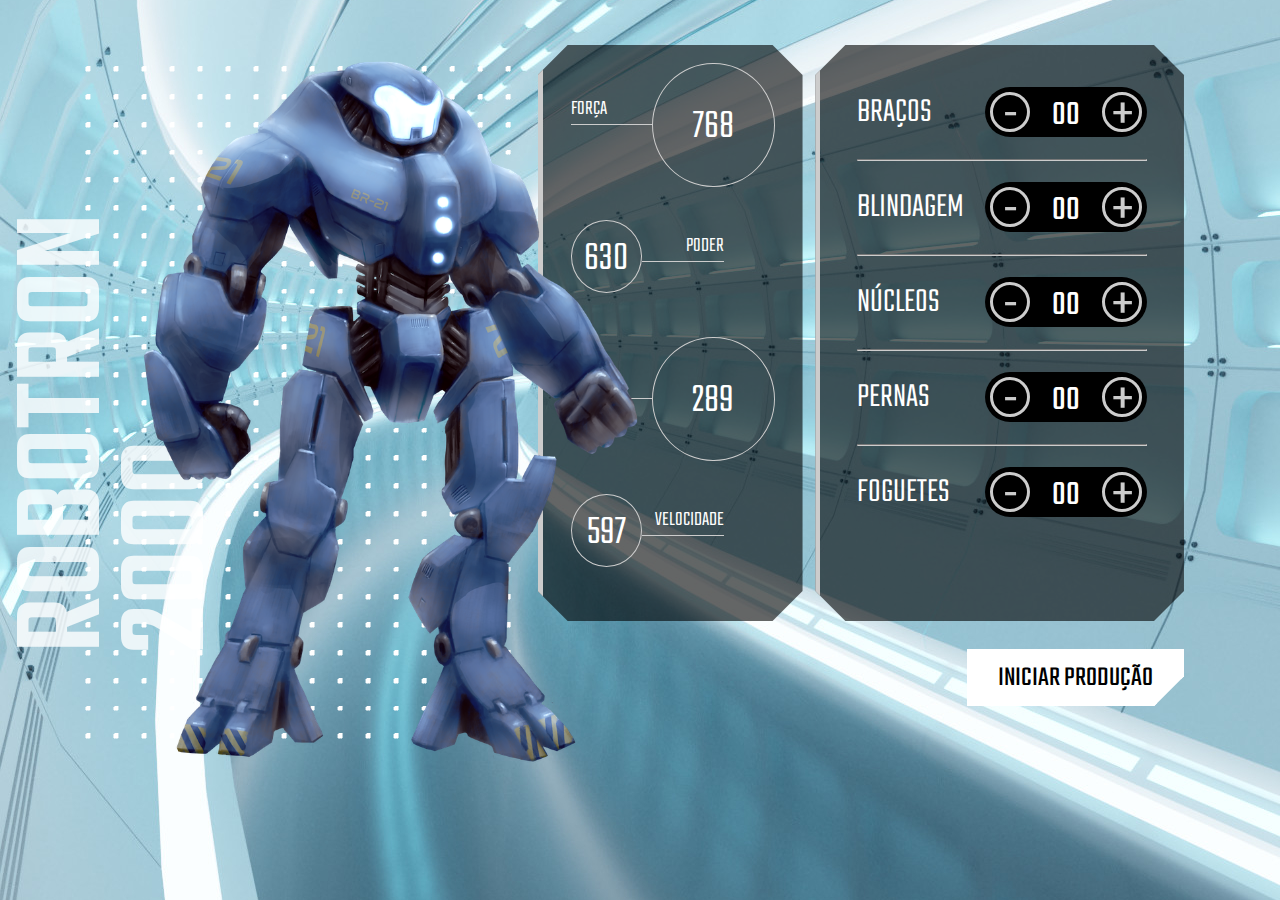
==== index.html @ 67ca4328 "update" ====
<!DOCTYPE html>
<html lang="en">
<head>
    <meta charset="UTF-8">
    <meta http-equiv="X-UA-Compatible" content="IE=edge">
    <meta name="viewport" content="width=device-width, initial-scale=1.0">
    <link rel="shortcut icon" type="image/jpg" href="img/favicon.ico"/>
    <title>Robotron 2000</title>

    <link rel="stylesheet" href="css/style.css">
    <link rel="preconnect" href="https://fonts.googleapis.com">
    <link rel="preconnect" href="https://fonts.gstatic.com" crossorigin>
    <link href="https://fonts.googleapis.com/css2?family=Teko:wght@300;500&display=swap" rel="stylesheet"> 
</head>
<body>
    <main>
        <section class="robotron">
            <img class="robo" src="img/robotron.png" alt="Robotron">
            <figcaption class="titulo">ROBOTRON <br>2000</figcaption>
        </section>

        <section class="box estatisticas">
            <div class="estatistica">
                <p class="estatistica-titulo">Força</p>
                <div class="estatistica-valor">
                    <p class="estatistica-numero">768</p>
                </div>
            </div>
            <div class="estatistica">
                <p class="estatistica-titulo">Poder</p>
                <div class="estatistica-valor">
                    <p class="estatistica-numero">630</p>
                </div>
            </div>
            <div class="estatistica">
                <p class="estatistica-titulo">Energia</p>
                <div class="estatistica-valor">
                    <p class="estatistica-numero">289</p>
                </div>
            </div>
            <div class="estatistica">
                <p class="estatistica-titulo">Velocidade</p>
                <div class="estatistica-valor">
                    <p class="estatistica-numero">597</p>
                </div>
            </div>
        </section>

        <section class="equipamentos">
            <form action="" class="montador">
                <div class="box montador-conteudo">
                    <div class="peca">
                        <label for="" class="peca-titulo">Braços</label>
                        <div class="controle">
                            <buttom class="controle-ajuste">-</buttom>
                            <input type="text" class="controle-contador" value="00">
                            <buttom class="controle-ajuste">+</buttom>
                        </div>
                    </div>
                    <hr class="linha">
                    <div class="peca">
                        <label for="" class="peca-titulo">Blindagem</label>
                        <div class="controle">
                            <buttom class="controle-ajuste">-</buttom>
                            <input type="text" class="controle-contador" value="00">
                            <buttom class="controle-ajuste">+</buttom>
                        </div>
                    </div>
                    <hr class="linha">
                    <div class="peca">
                        <label for="" class="peca-titulo">Núcleos</label>
                        <div class="controle">
                            <buttom class="controle-ajuste">-</buttom>
                            <input type="text" class="controle-contador" value="00">
                            <buttom class="controle-ajuste">+</buttom>
                        </div>
                    </div>
                    <hr class="linha">
                    <div class="peca">
                        <label for="" class="peca-titulo">Pernas</label>
                        <div class="controle">
                            <buttom class="controle-ajuste">-</buttom>
                            <input type="text" class="controle-contador" value="00">
                            <buttom class="controle-ajuste">+</buttom>
                        </div>
                    </div>
                    <hr class="linha">
                    <div class="peca">
                        <label for="" class="peca-titulo">Foguetes</label>
                        <div class="controle">
                            <buttom class="controle-ajuste">-</buttom>
                            <input type="text" class="controle-contador" value="00">
                            <buttom class="controle-ajuste">+</buttom>
                        </div>
                    </div>
                </div>
                <input type="submit" value="Iniciar produção" class="producao" id="producao">
            </form>
        </section>
    </main>
</body>
</html>
---- css/style.css ----
:root {
    --main-cinza: #CCCCCC;
    --main-branco: #FFFFFF;
    --main-preto: #000000;
}

* {
    box-sizing: border-box;
}

body {
    background: url(../img/fundo.jpg);
    background-position: center center;
    background-size: cover cover;
    padding: 0;
    margin: 0;
    font-weight: 300;
}

body, input {
    font-family: 'Teko', sans-serif;
}

main {
    width: 80vw;
    height: 80vh;
    margin: 10vh 8vw 10vh 12vw;
    display: flex;
    gap: 1vw;
}

.robotron {
    background: url(../img/estrutura.png) no-repeat;
    background-position: center center;
    margin: 0;
    flex-basis: 40%;
    position: relative;
}

.robo {
    height: 110%;
    z-index: 1;
    position: absolute;
    left: -20%;
    top: -5%;
}

.titulo {
    transform: rotate(180deg);
    font-weight: 500;
    font-size: 130px;
    position: absolute;
    bottom: 7rem;
    left: -3rem;
    line-height: 0.8;
    writing-mode: vertical-rl;
    text-orientation: mixed;
    color: rgba(255,255,255,0.8)
}

.box {
    background: rgba(0,0,0,0.6);
    clip-path: polygon(calc(100% - 30px) 0, 100% 30px, 100% calc(100% - 30px), calc(100% - 30px) 100%, 30px 100%, 0 calc(100% - 30px), 0 30px, 30px 0);
    border-left: 5px solid var(--main-cinza);
    height: 80%;
}

/****************************** Equipamentos *****/

.equipamentos {
    flex-basis: 32%;
}

.montador {
    height: 100%;;
}

.montador-conteudo {
    padding: 2em 10%;
}

.peca {
    padding: 1em 0;
}

.peca-titulo {
    color: var(--main-branco);
    text-transform: uppercase;
    font-size: 2.5em;
}

.controle {
    background: var(--main-preto);
    border-radius: 25px;
    float: right;
    display: inline-flex;
    padding: 5px;
    align-items: center;
    align-self: flex-end;
}

.controle-contador {
    width: 40px;
    height: 35px;
    background: none;
    border: 0;
    margin: 0 1rem;
    color: var(--main-branco);
    text-align: center;
    font-size: 2.5em;
    display: inline-flex;
    align-items: center;
    padding-top: 8px;
}

.controle-ajuste {
    display: inline-block;
    width: 40px;
    height: 40px;
    line-height: 44px;
    border-radius: 50%;
    color: var(--main-cinza);
    font-size: 4em;
    background: var(--main-preto);
    text-align: center;
    border: 3px solid var(--main-cinza);
    cursor: pointer;
}

.linha {
    border-color: var(--main-cinza);
}

.producao {
    margin-top: 1em;
    font-size: 2em;
    text-transform: uppercase;
    padding: 0.2em 1em;
    float: right;
    border: 3px solid var(--main-branco);
    background: var(--main-branco);
    clip-path: polygon(100% 0, 100% calc(100% - 30px), calc(100% - 30px) 100%, 0 100%, 0 0);
    cursor: pointer;
}

.producao:hover {
    background: var(--main-preto);
    color: var(--main-branco)
}



/****************************** Estatísticas *****/
.estatisticas {
    flex-basis: 23%;
    padding: 2em 2em 0;
}

.estatistica {
    color: var(--main-branco);
    display: flex;
    align-items: flex-start;
    height: 25%;
}

.estatistica-titulo {
    font-size: 1.5em;
    border-bottom: 1px solid var(--main-cinza);
    flex-basis: 40%;
    text-transform: uppercase;
    order: 1
}

.estatistica-valor {
    flex-basis: 60%;
    position: relative;
    margin: 10px 0 0;
    order: 2;
    margin: -10px 0 0;
}

.estatistica-valor::after {
    content: "";
    display: block;
    padding-bottom: 100%;
    border: 1px solid var(--main-cinza);
    border-radius: 50%;
}

.estatistica-numero {
    position: absolute;
    top: 50%;
    transform: translateY(-46%);
    width: 100%;
    line-height: 100%;
    text-align: center;
    font-size: 3em;
    margin: 0;
}

.estatistica:nth-child(2n) .estatistica-titulo {
    order: 2;
    text-align: right;
}

.estatistica:nth-child(2n) .estatistica-valor {
    order: 1;
    flex-basis: 35%;
    margin: 10px 0 0;
}

@media screen and (max-width: 1600px) {
    body { 
        font-size: 14px;
    }
    main {
        width: 90vw;
        height: 80vh;
        margin: 5vh auto;
    }
}

@media screen and (max-width: 1200px) {
    body { 
        font-size: 13px;
    }

    main {
        width: 96vw;
        height: 80vh;
        margin: 10vh auto;
    }
}
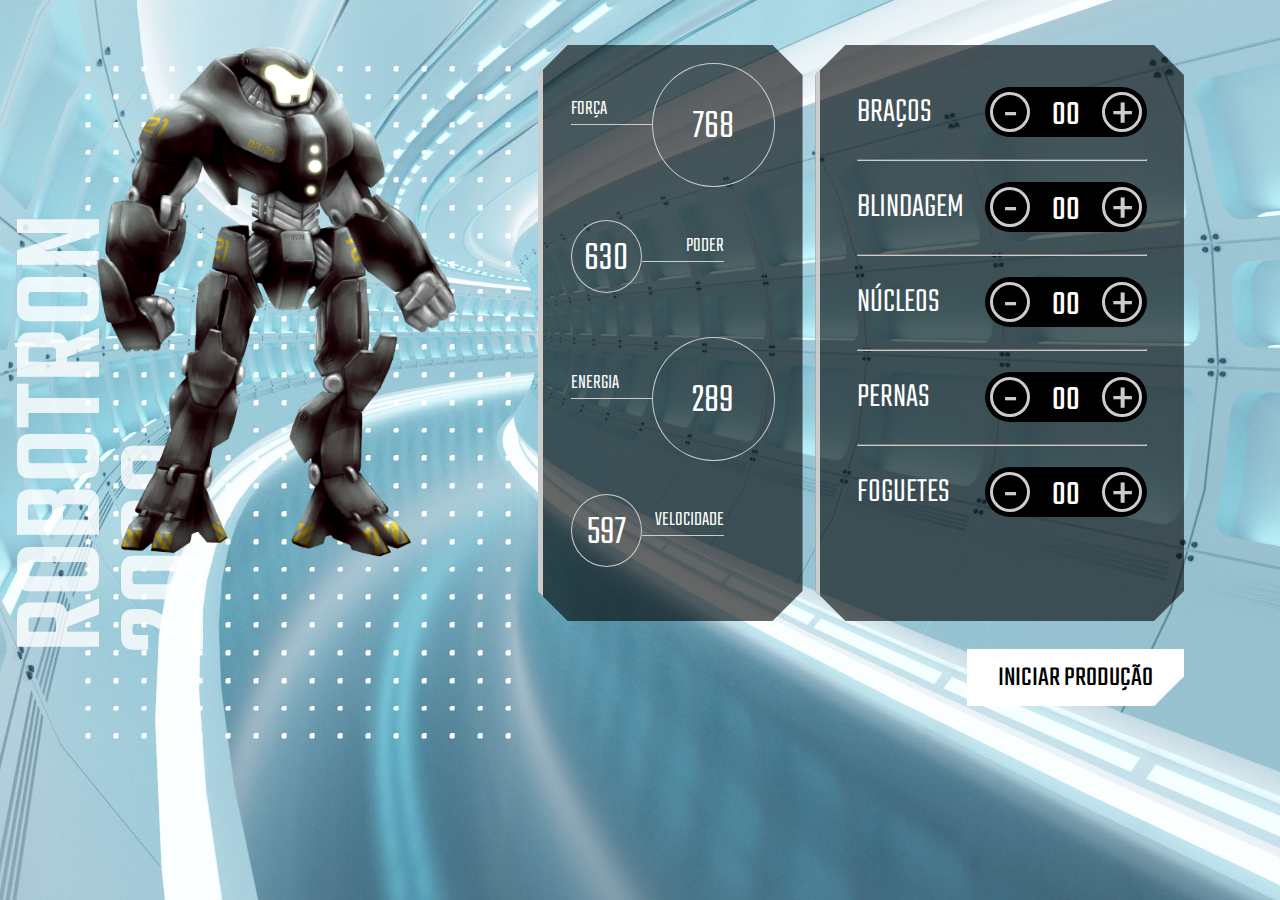
==== commit 93a5ab32: "update" ====
--- a/index.html
+++ b/index.html
@@ -98,5 +98,7 @@
             </form>
         </section>
     </main>
+
+    <script src="main.js"></script>
 </body>
 </html>--- a/css/style.css
+++ b/css/style.css
@@ -38,7 +38,7 @@
 }
 
 .robo {
-    height: 110%;
+    height: 80%;
     z-index: 1;
     position: absolute;
     left: -20%;
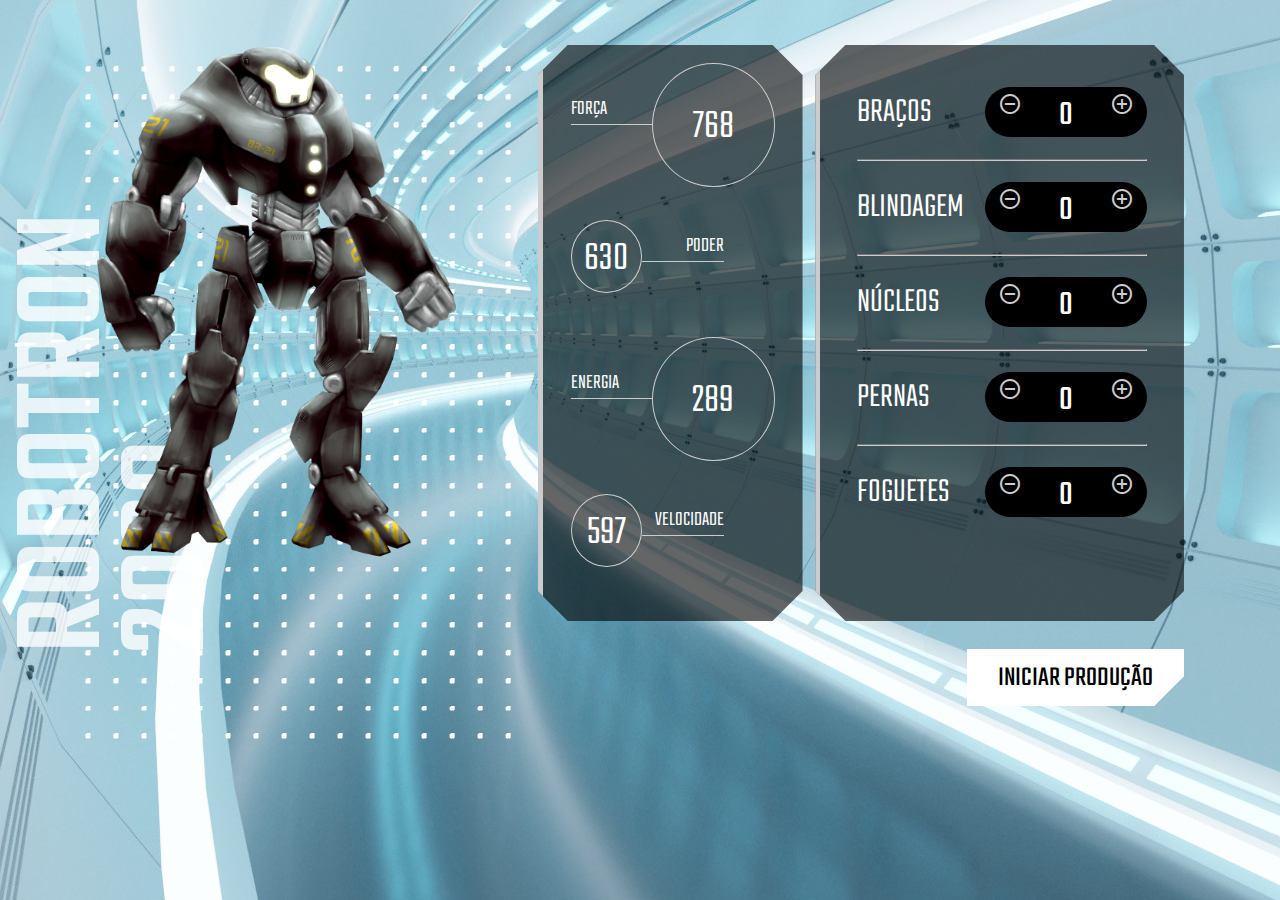
==== commit 1531f496: "updates" ====
--- a/index.html
+++ b/index.html
@@ -10,94 +10,95 @@
     <link rel="stylesheet" href="css/style.css">
     <link rel="preconnect" href="https://fonts.googleapis.com">
     <link rel="preconnect" href="https://fonts.gstatic.com" crossorigin>
+    <link href="https://fonts.googleapis.com/icon?family=Material+Icons" rel="stylesheet">
     <link href="https://fonts.googleapis.com/css2?family=Teko:wght@300;500&display=swap" rel="stylesheet"> 
 </head>
 <body>
-    <main>
-        <section class="robotron">
-            <img class="robo" src="img/robotron.png" alt="Robotron">
-            <figcaption class="titulo">ROBOTRON <br>2000</figcaption>
-        </section>
+<main>
+    <section class="robotron">
+        <img class="robo" src="img/robotron.png" alt="Robotron">
+        <figcaption class="titulo">ROBOTRON <br>2000</figcaption>
+    </section>
 
-        <section class="box estatisticas">
-            <div class="estatistica">
-                <p class="estatistica-titulo">Força</p>
-                <div class="estatistica-valor">
-                    <p class="estatistica-numero">768</p>
+    <section class="box estatisticas">
+        <div class="estatistica">
+            <p class="estatistica-titulo">Força</p>
+            <div class="estatistica-valor">
+                <p class="estatistica-numero">768</p>
+            </div>
+        </div>
+        <div class="estatistica">
+            <p class="estatistica-titulo">Poder</p>
+            <div class="estatistica-valor">
+                <p class="estatistica-numero">630</p>
+            </div>
+        </div>
+        <div class="estatistica">
+            <p class="estatistica-titulo">Energia</p>
+            <div class="estatistica-valor">
+                <p class="estatistica-numero">289</p>
+            </div>
+        </div>
+        <div class="estatistica">
+            <p class="estatistica-titulo">Velocidade</p>
+            <div class="estatistica-valor">
+                <p class="estatistica-numero">597</p>
+            </div>
+        </div>
+    </section>
+
+    <section class="equipamentos">
+        <form action="" class="montador">
+            <div class="box montador-conteudo">
+                <div class="peca">
+                    <label for="" class="peca-titulo">Braços</label>
+                    <div class="controle">
+                        <buttom class="controle-ajuste" data-controle="-"><i class="material-icons">remove_circle_outline</i></buttom>
+                        <input type="text" class="controle-contador" value="0" id="braco">
+                        <buttom class="controle-ajuste" data-controle="+"><i class="material-icons">add_circle_outline</i></buttom>
+                    </div>
+                </div>
+                <hr class="linha">
+                <div class="peca">
+                    <label for="" class="peca-titulo">Blindagem</label>
+                    <div class="controle">
+                        <buttom class="controle-ajuste" data-controle="-"><i class="material-icons">remove_circle_outline</i></buttom>
+                        <input type="text" class="controle-contador" value="0">
+                        <buttom class="controle-ajuste" data-controle="+"><i class="material-icons">add_circle_outline</i></buttom>
+                    </div>
+                </div>
+                <hr class="linha">
+                <div class="peca">
+                    <label for="" class="peca-titulo">Núcleos</label>
+                    <div class="controle">
+                        <buttom class="controle-ajuste" data-controle="-"><i class="material-icons">remove_circle_outline</i></buttom>
+                        <input type="text" class="controle-contador" value="0">
+                        <buttom class="controle-ajuste" data-controle="+"><i class="material-icons">add_circle_outline</i></buttom>
+                    </div>
+                </div>
+                <hr class="linha">
+                <div class="peca">
+                    <label for="" class="peca-titulo">Pernas</label>
+                    <div class="controle">
+                        <buttom class="controle-ajuste" data-controle="-"><i class="material-icons">remove_circle_outline</i></buttom>
+                        <input type="text" class="controle-contador" value="0">
+                        <buttom class="controle-ajuste" data-controle="+"><i class="material-icons">add_circle_outline</i></buttom>
+                    </div>
+                </div>
+                <hr class="linha">
+                <div class="peca">
+                    <label for="" class="peca-titulo">Foguetes</label>
+                    <div class="controle">
+                        <buttom class="controle-ajuste" data-controle="-"><i class="material-icons">remove_circle_outline</i></buttom>
+                        <input type="text" class="controle-contador" value="0">
+                        <buttom class="controle-ajuste" data-controle="+"><i class="material-icons">add_circle_outline</i></buttom>
+                    </div>
                 </div>
             </div>
-            <div class="estatistica">
-                <p class="estatistica-titulo">Poder</p>
-                <div class="estatistica-valor">
-                    <p class="estatistica-numero">630</p>
-                </div>
-            </div>
-            <div class="estatistica">
-                <p class="estatistica-titulo">Energia</p>
-                <div class="estatistica-valor">
-                    <p class="estatistica-numero">289</p>
-                </div>
-            </div>
-            <div class="estatistica">
-                <p class="estatistica-titulo">Velocidade</p>
-                <div class="estatistica-valor">
-                    <p class="estatistica-numero">597</p>
-                </div>
-            </div>
-        </section>
-
-        <section class="equipamentos">
-            <form action="" class="montador">
-                <div class="box montador-conteudo">
-                    <div class="peca">
-                        <label for="" class="peca-titulo">Braços</label>
-                        <div class="controle">
-                            <buttom class="controle-ajuste">-</buttom>
-                            <input type="text" class="controle-contador" value="00">
-                            <buttom class="controle-ajuste">+</buttom>
-                        </div>
-                    </div>
-                    <hr class="linha">
-                    <div class="peca">
-                        <label for="" class="peca-titulo">Blindagem</label>
-                        <div class="controle">
-                            <buttom class="controle-ajuste">-</buttom>
-                            <input type="text" class="controle-contador" value="00">
-                            <buttom class="controle-ajuste">+</buttom>
-                        </div>
-                    </div>
-                    <hr class="linha">
-                    <div class="peca">
-                        <label for="" class="peca-titulo">Núcleos</label>
-                        <div class="controle">
-                            <buttom class="controle-ajuste">-</buttom>
-                            <input type="text" class="controle-contador" value="00">
-                            <buttom class="controle-ajuste">+</buttom>
-                        </div>
-                    </div>
-                    <hr class="linha">
-                    <div class="peca">
-                        <label for="" class="peca-titulo">Pernas</label>
-                        <div class="controle">
-                            <buttom class="controle-ajuste">-</buttom>
-                            <input type="text" class="controle-contador" value="00">
-                            <buttom class="controle-ajuste">+</buttom>
-                        </div>
-                    </div>
-                    <hr class="linha">
-                    <div class="peca">
-                        <label for="" class="peca-titulo">Foguetes</label>
-                        <div class="controle">
-                            <buttom class="controle-ajuste">-</buttom>
-                            <input type="text" class="controle-contador" value="00">
-                            <buttom class="controle-ajuste">+</buttom>
-                        </div>
-                    </div>
-                </div>
-                <input type="submit" value="Iniciar produção" class="producao" id="producao">
-            </form>
-        </section>
-    </main>
+            <input type="submit" value="Iniciar produção" class="producao" id="producao">
+        </form>
+    </section>
+</main>
 
     <script src="main.js"></script>
 </body>
--- a/css/style.css
+++ b/css/style.css
@@ -114,17 +114,16 @@
 }
 
 .controle-ajuste {
-    display: inline-block;
     width: 40px;
     height: 40px;
-    line-height: 44px;
     border-radius: 50%;
     color: var(--main-cinza);
-    font-size: 4em;
-    background: var(--main-preto);
     text-align: center;
-    border: 3px solid var(--main-cinza);
     cursor: pointer;
+}
+
+.material-icons {
+    
 }
 
 .linha {
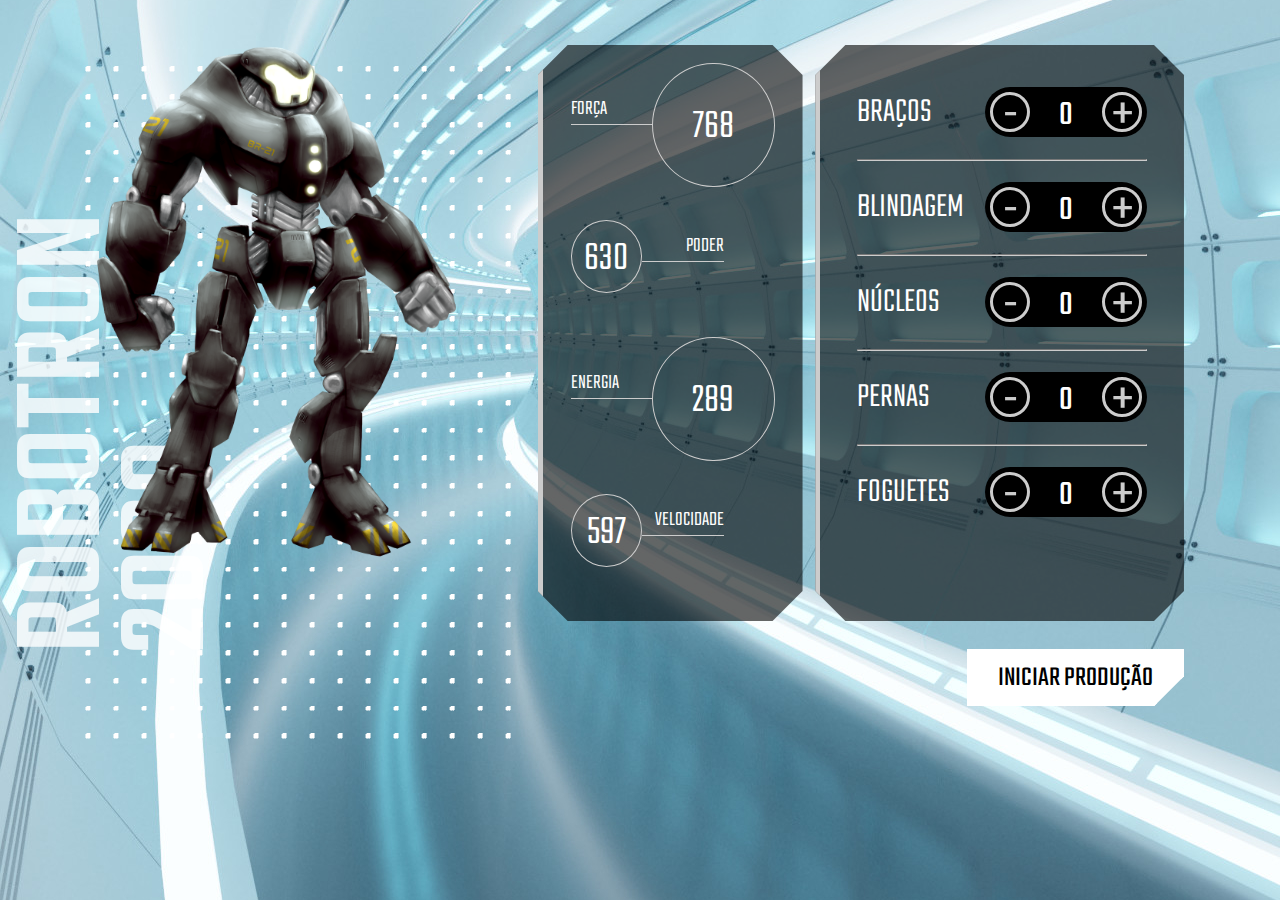
==== commit 3892b51e: "updates" ====
--- a/index.html
+++ b/index.html
@@ -53,45 +53,45 @@
                 <div class="peca">
                     <label for="" class="peca-titulo">Braços</label>
                     <div class="controle">
-                        <buttom class="controle-ajuste" data-controle="-"><i class="material-icons">remove_circle_outline</i></buttom>
-                        <input type="text" class="controle-contador" value="0" id="braco">
-                        <buttom class="controle-ajuste" data-controle="+"><i class="material-icons">add_circle_outline</i></buttom>
+                        <buttom class="controle-ajuste" data-controle="-">-</buttom>
+                        <input type="text" class="controle-contador" value="0" data-contador>
+                        <buttom class="controle-ajuste" data-controle="+">+</buttom>
                     </div>
                 </div>
                 <hr class="linha">
                 <div class="peca">
                     <label for="" class="peca-titulo">Blindagem</label>
                     <div class="controle">
-                        <buttom class="controle-ajuste" data-controle="-"><i class="material-icons">remove_circle_outline</i></buttom>
-                        <input type="text" class="controle-contador" value="0">
-                        <buttom class="controle-ajuste" data-controle="+"><i class="material-icons">add_circle_outline</i></buttom>
+                        <buttom class="controle-ajuste" data-controle="-">-</buttom>
+                        <input type="text" class="controle-contador" value="0" data-contador>
+                        <buttom class="controle-ajuste" data-controle="+">+</buttom>
                     </div>
                 </div>
                 <hr class="linha">
                 <div class="peca">
                     <label for="" class="peca-titulo">Núcleos</label>
                     <div class="controle">
-                        <buttom class="controle-ajuste" data-controle="-"><i class="material-icons">remove_circle_outline</i></buttom>
-                        <input type="text" class="controle-contador" value="0">
-                        <buttom class="controle-ajuste" data-controle="+"><i class="material-icons">add_circle_outline</i></buttom>
+                        <buttom class="controle-ajuste" data-controle="-">-</buttom>
+                        <input type="text" class="controle-contador" value="0" data-contador>
+                        <buttom class="controle-ajuste" data-controle="+">+</buttom>
                     </div>
                 </div>
                 <hr class="linha">
                 <div class="peca">
                     <label for="" class="peca-titulo">Pernas</label>
                     <div class="controle">
-                        <buttom class="controle-ajuste" data-controle="-"><i class="material-icons">remove_circle_outline</i></buttom>
-                        <input type="text" class="controle-contador" value="0">
-                        <buttom class="controle-ajuste" data-controle="+"><i class="material-icons">add_circle_outline</i></buttom>
+                        <buttom class="controle-ajuste" data-controle="-">-</buttom>
+                        <input type="text" class="controle-contador" value="0" data-contador>
+                        <buttom class="controle-ajuste" data-controle="+">+</buttom>
                     </div>
                 </div>
                 <hr class="linha">
                 <div class="peca">
                     <label for="" class="peca-titulo">Foguetes</label>
                     <div class="controle">
-                        <buttom class="controle-ajuste" data-controle="-"><i class="material-icons">remove_circle_outline</i></buttom>
-                        <input type="text" class="controle-contador" value="0">
-                        <buttom class="controle-ajuste" data-controle="+"><i class="material-icons">add_circle_outline</i></buttom>
+                        <buttom class="controle-ajuste" data-controle="-">-</buttom>
+                        <input type="text" class="controle-contador" value="0" data-contador>
+                        <buttom class="controle-ajuste" data-controle="+">+</buttom>
                     </div>
                 </div>
             </div>
--- a/css/style.css
+++ b/css/style.css
@@ -114,16 +114,16 @@
 }
 
 .controle-ajuste {
+    display: inline-block;
     width: 40px;
     height: 40px;
     border-radius: 50%;
     color: var(--main-cinza);
     text-align: center;
     cursor: pointer;
-}
-
-.material-icons {
-    
+    line-height: 44px;
+    border: 3px solid var(--main-cinza);
+    font-size: 4em;
 }
 
 .linha {
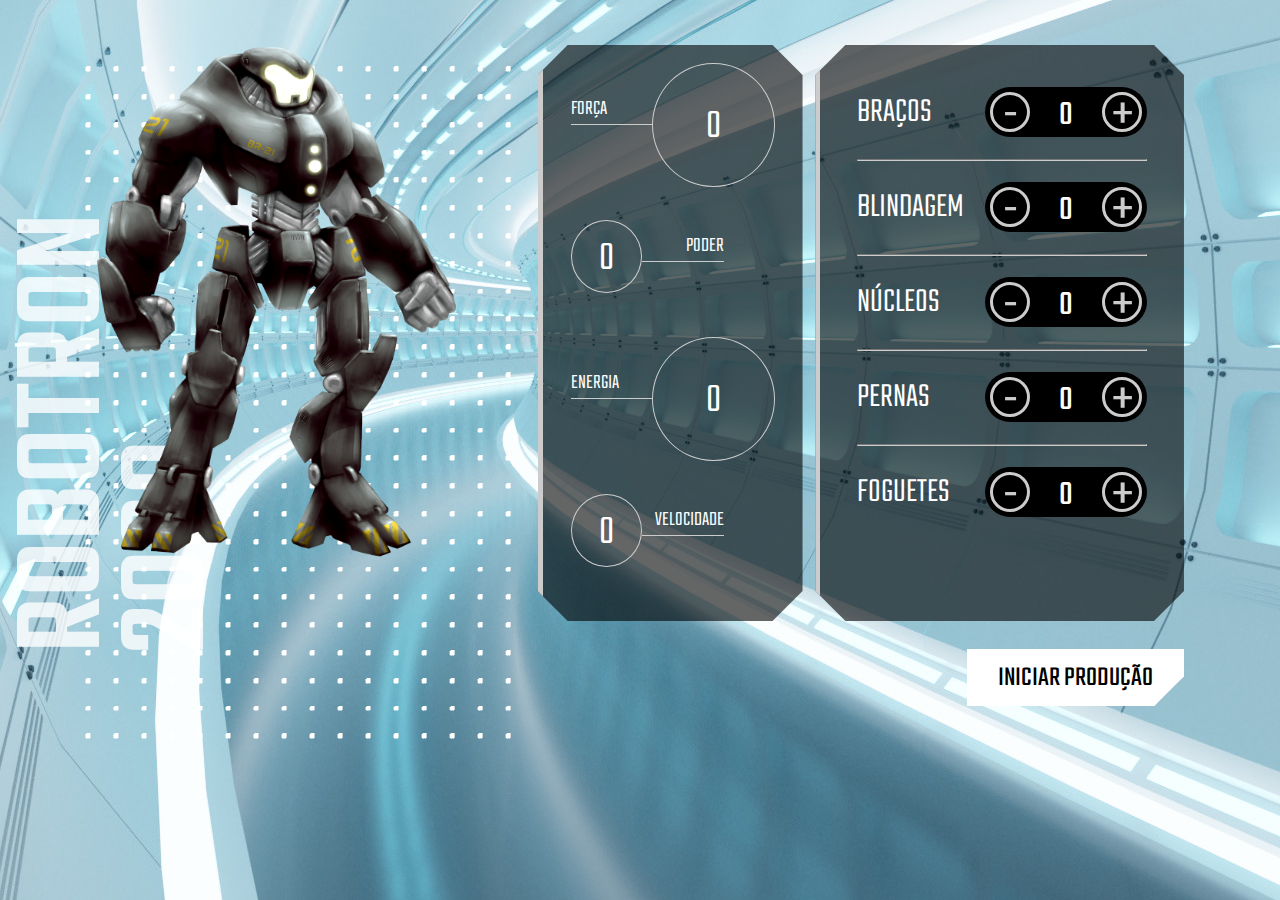
==== commit a9b29b5c: "update" ====
--- a/index.html
+++ b/index.html
@@ -24,25 +24,25 @@
         <div class="estatistica">
             <p class="estatistica-titulo">Força</p>
             <div class="estatistica-valor">
-                <p class="estatistica-numero">768</p>
+                <p class="estatistica-numero" data-estatistica="forca">0</p>
             </div>
         </div>
         <div class="estatistica">
             <p class="estatistica-titulo">Poder</p>
             <div class="estatistica-valor">
-                <p class="estatistica-numero">630</p>
+                <p class="estatistica-numero" data-estatistica="poder">0</p>
             </div>
         </div>
         <div class="estatistica">
             <p class="estatistica-titulo">Energia</p>
             <div class="estatistica-valor">
-                <p class="estatistica-numero">289</p>
+                <p class="estatistica-numero" data-estatistica="energia">0</p>
             </div>
         </div>
         <div class="estatistica">
             <p class="estatistica-titulo">Velocidade</p>
             <div class="estatistica-valor">
-                <p class="estatistica-numero">597</p>
+                <p class="estatistica-numero" data-estatistica="velocidade">0</p>
             </div>
         </div>
     </section>
@@ -53,45 +53,46 @@
                 <div class="peca">
                     <label for="" class="peca-titulo">Braços</label>
                     <div class="controle">
-                        <buttom class="controle-ajuste" data-controle="-">-</buttom>
+                        <buttom class="controle-ajuste" data-controle="-" data-peca="bracos">-</buttom>
+                        <!--target.dataset.controle no js é para dizer que o alvo do evento é o "data-controle", e não o - que tá indicado no button-->
                         <input type="text" class="controle-contador" value="0" data-contador>
-                        <buttom class="controle-ajuste" data-controle="+">+</buttom>
+                        <buttom class="controle-ajuste" data-controle="+" data-peca="bracos">+</buttom>
                     </div>
                 </div>
                 <hr class="linha">
                 <div class="peca">
                     <label for="" class="peca-titulo">Blindagem</label>
                     <div class="controle">
-                        <buttom class="controle-ajuste" data-controle="-">-</buttom>
+                        <buttom class="controle-ajuste" data-controle="-" data-peca="blindagem">-</buttom>
                         <input type="text" class="controle-contador" value="0" data-contador>
-                        <buttom class="controle-ajuste" data-controle="+">+</buttom>
+                        <buttom class="controle-ajuste" data-controle="+" data-peca="blindagem">+</buttom>
                     </div>
                 </div>
                 <hr class="linha">
                 <div class="peca">
                     <label for="" class="peca-titulo">Núcleos</label>
                     <div class="controle">
-                        <buttom class="controle-ajuste" data-controle="-">-</buttom>
+                        <buttom class="controle-ajuste" data-controle="-" data-peca="nucleos">-</buttom>
                         <input type="text" class="controle-contador" value="0" data-contador>
-                        <buttom class="controle-ajuste" data-controle="+">+</buttom>
+                        <buttom class="controle-ajuste" data-controle="+" data-peca="nucleos">+</buttom>
                     </div>
                 </div>
                 <hr class="linha">
                 <div class="peca">
                     <label for="" class="peca-titulo">Pernas</label>
                     <div class="controle">
-                        <buttom class="controle-ajuste" data-controle="-">-</buttom>
+                        <buttom class="controle-ajuste" data-controle="-" data-peca="pernas">-</buttom>
                         <input type="text" class="controle-contador" value="0" data-contador>
-                        <buttom class="controle-ajuste" data-controle="+">+</buttom>
+                        <buttom class="controle-ajuste" data-controle="+" data-peca="pernas">+</buttom>
                     </div>
                 </div>
                 <hr class="linha">
                 <div class="peca">
                     <label for="" class="peca-titulo">Foguetes</label>
                     <div class="controle">
-                        <buttom class="controle-ajuste" data-controle="-">-</buttom>
+                        <buttom class="controle-ajuste" data-controle="-" data-peca="foguetes">-</buttom>
                         <input type="text" class="controle-contador" value="0" data-contador>
-                        <buttom class="controle-ajuste" data-controle="+">+</buttom>
+                        <buttom class="controle-ajuste" data-controle="+" data-peca="foguetes">+</buttom>
                     </div>
                 </div>
             </div>
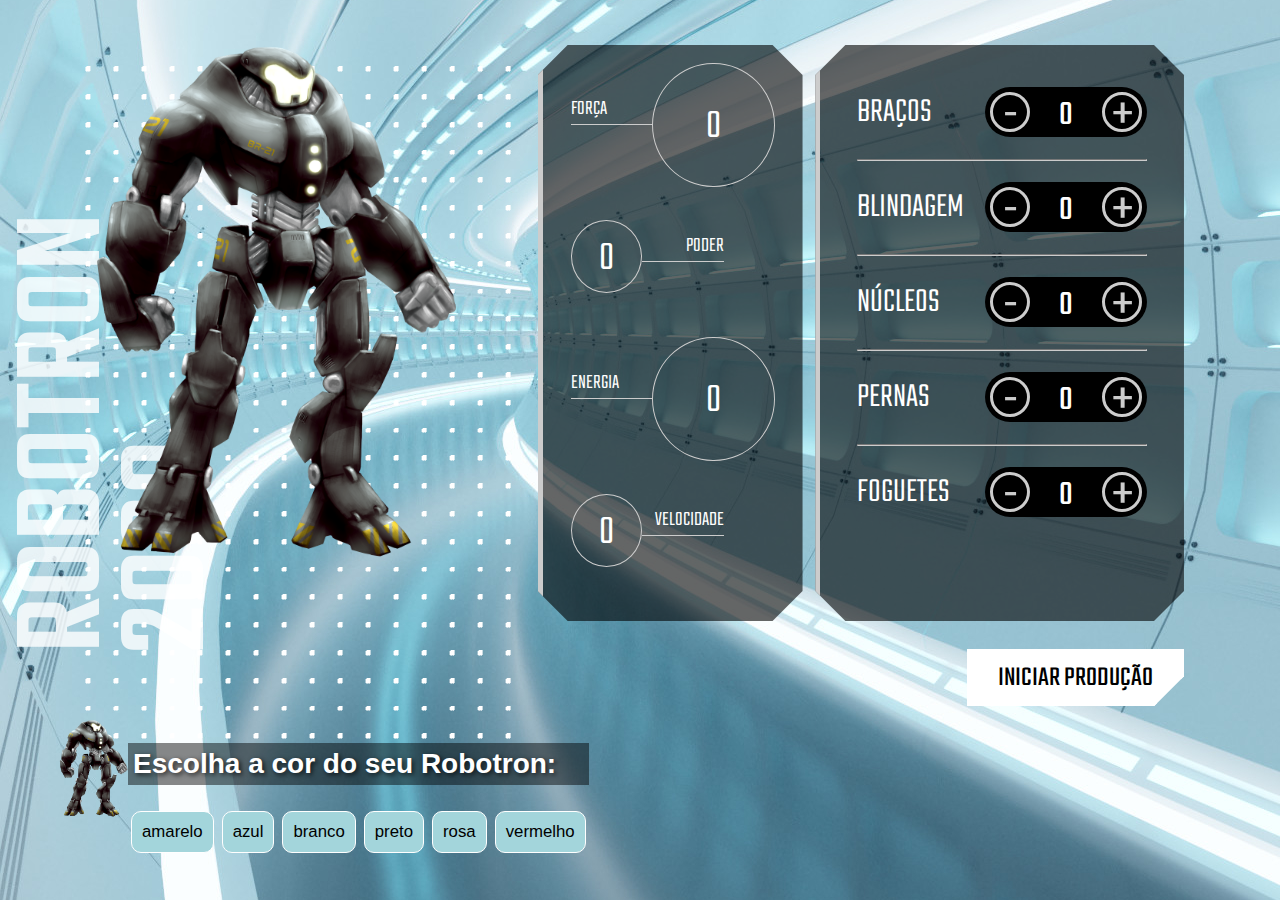
==== commit 7b21e85e: "update colors" ====
--- a/index.html
+++ b/index.html
@@ -15,9 +15,25 @@
 </head>
 <body>
 <main>
+
+
+
     <section class="robotron">
-        <img class="robo" src="img/robotron.png" alt="Robotron">
+        <img class="robo" src="cores/preto.png" alt="Robotron">
         <figcaption class="titulo">ROBOTRON <br>2000</figcaption>
+    </section>
+
+    <section class="cores">
+        <h2>Escolha a cor do seu Robotron:</h2>
+        <button class='alterar' data-alterar onclick="trocaImagem('amarelo')">amarelo</button>
+        <button class='alterar' data-alterar onclick="trocaImagem('azul')">azul</button>
+        <button class='alterar' data-alterar onclick="trocaImagem('branco')">branco</button>
+        <button class='alterar' data-alterar onclick="trocaImagem('preto')">preto</button>
+        <button class='alterar' data-alterar onclick="trocaImagem('rosa')">rosa</button>
+        <button class='alterar' data-alterar onclick="trocaImagem('vermelho')">vermelho</button>
+
+        <img src="cores/preto.png" alt="Robotron" class="robo">
+        
     </section>
 
     <section class="box estatisticas">
--- a/css/style.css
+++ b/css/style.css
@@ -229,4 +229,35 @@
         height: 80vh;
         margin: 10vh auto;
     }
+}
+
+.cores {
+    position: absolute;
+    top: 80%;
+    left: 10%;
+}
+
+.cores > h2 {
+    font-size: 2em;
+    font-family: Arial, Helvetica, sans-serif;
+    color: #FFFFFF;
+    background-color: rgba(0, 0, 0, 0.466);
+    padding: 5px;
+    text-shadow: 2px 2px 5px rgba(0, 0, 0, 0.76);
+}
+
+.cores > button {
+    background-color: #a3d5db;
+    border: 1px solid var(--main-branco);
+    border-radius: 10px;
+    padding: 10px;
+    font-size: 1.2em;
+    margin: 3px;
+    cursor: pointer;
+}
+
+.cores > button:hover {
+    background-color: #e8fbfd;
+    transition: all .3s;
+    transform: scale(1.05);
 }